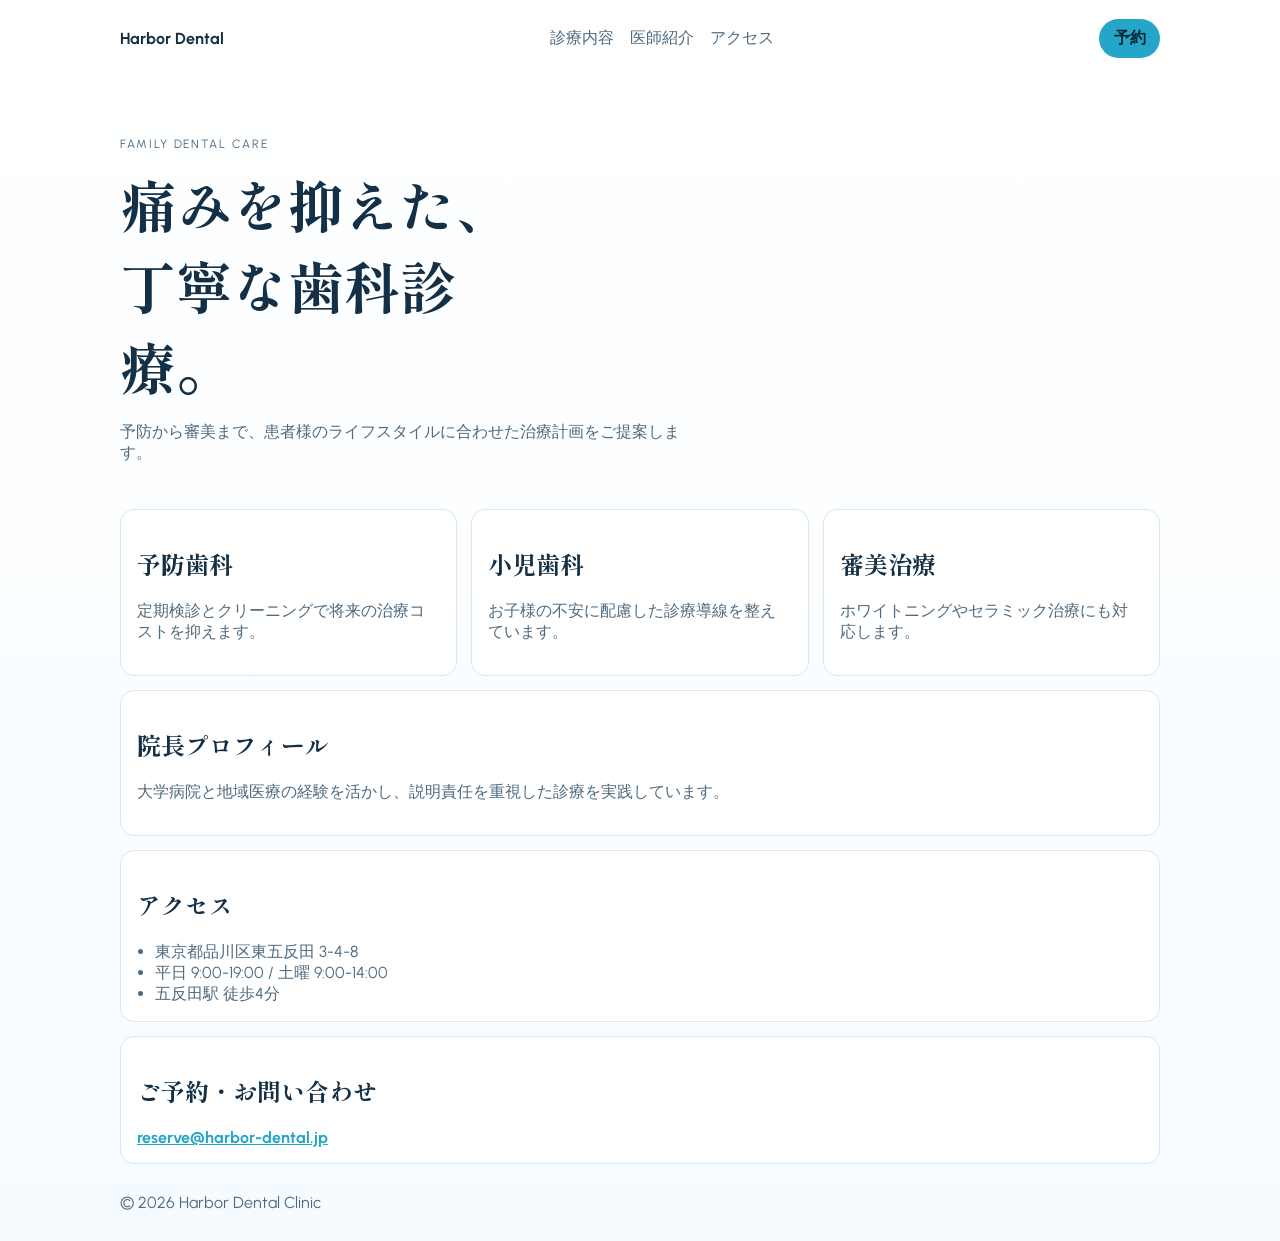
==== index.html @ 47d9b196 "Initial commit: 06-dental-clinic site" ====
<!doctype html>
<html lang="ja">
  <head>
    <meta charset="UTF-8" />
    <meta name="viewport" content="width=device-width, initial-scale=1.0" />
    <title>Harbor Dental Clinic</title>
    <link rel="preconnect" href="https://fonts.googleapis.com" />
    <link rel="preconnect" href="https://fonts.gstatic.com" crossorigin />
    <link href="https://fonts.googleapis.com/css2?family=Urbanist:wght@400;500;700&family=Shippori+Mincho:wght@500;700&display=swap" rel="stylesheet" />
    <link rel="stylesheet" href="styles.css" />
  </head>
  <body>
    <header class="wrap header">
      <a class="logo" href="#">Harbor Dental</a>
      <nav>
        <a href="#care">診療内容</a>
        <a href="#doctor">医師紹介</a>
        <a href="#access">アクセス</a>
      </nav>
      <a class="cta" href="#reserve">予約</a>
    </header>

    <main class="wrap">
      <section class="hero">
        <p class="sub">FAMILY DENTAL CARE</p>
        <h1>痛みを抑えた、丁寧な歯科診療。</h1>
        <p>予防から審美まで、患者様のライフスタイルに合わせた治療計画をご提案します。</p>
      </section>

      <section class="care" id="care">
        <article><h2>予防歯科</h2><p>定期検診とクリーニングで将来の治療コストを抑えます。</p></article>
        <article><h2>小児歯科</h2><p>お子様の不安に配慮した診療導線を整えています。</p></article>
        <article><h2>審美治療</h2><p>ホワイトニングやセラミック治療にも対応します。</p></article>
      </section>

      <section class="doctor" id="doctor">
        <h2>院長プロフィール</h2>
        <p>大学病院と地域医療の経験を活かし、説明責任を重視した診療を実践しています。</p>
      </section>

      <section class="access" id="access">
        <h2>アクセス</h2>
        <ul>
          <li>東京都品川区東五反田 3-4-8</li>
          <li>平日 9:00-19:00 / 土曜 9:00-14:00</li>
          <li>五反田駅 徒歩4分</li>
        </ul>
      </section>

      <section class="reserve" id="reserve">
        <h2>ご予約・お問い合わせ</h2>
        <a href="mailto:reserve@harbor-dental.jp">reserve@harbor-dental.jp</a>
      </section>
    </main>

    <footer class="wrap">© <span id="year"></span> Harbor Dental Clinic</footer>
    <script src="app.js"></script>
  </body>
</html>
---- styles.css ----
:root {
  --bg: #f6fbff;
  --card: #ffffff;
  --text: #143046;
  --muted: #4f6a7f;
  --accent: #25a5c8;
  --line: #d7e8f2;
}

* { box-sizing: border-box; }

body {
  margin: 0;
  font-family: "Urbanist", sans-serif;
  background: linear-gradient(180deg, #ffffff 0%, var(--bg) 100%);
  color: var(--text);
}

.wrap {
  width: min(1040px, 92vw);
  margin: 0 auto;
}

.header {
  padding: 1.2rem 0;
  display: grid;
  grid-template-columns: auto 1fr auto;
  align-items: center;
  gap: 1rem;
}

.logo,
nav a,
.cta {
  text-decoration: none;
}

.logo {
  color: var(--text);
  font-weight: 700;
}

nav {
  justify-self: center;
  display: flex;
  gap: 1rem;
}

nav a { color: var(--muted); }

.cta {
  padding: 0.55rem 0.9rem;
  border-radius: 999px;
  background: var(--accent);
  color: #05242f;
  font-weight: 700;
}

.hero {
  padding: 3rem 0 1.8rem;
}

.sub {
  color: var(--accent);
  letter-spacing: 0.14em;
  font-size: 0.75rem;
}

h1,
h2 {
  font-family: "Shippori Mincho", serif;
}

h1 {
  margin: 0.3rem 0 0.9rem;
  font-size: clamp(2rem, 5vw, 3.5rem);
  max-width: 12ch;
}

.hero p {
  max-width: 56ch;
  color: var(--muted);
}

.care {
  display: grid;
  grid-template-columns: repeat(3, minmax(0, 1fr));
  gap: 0.9rem;
}

.care article,
.doctor,
.access,
.reserve {
  background: var(--card);
  border: 1px solid var(--line);
  border-radius: 14px;
  padding: 1rem;
}

.care p,
.doctor p,
.access li {
  color: var(--muted);
}

.doctor,
.access,
.reserve {
  margin-top: 0.9rem;
}

.access ul {
  margin: 0;
  padding-left: 1.1rem;
}

.reserve a {
  color: var(--accent);
  font-weight: 700;
}

footer {
  color: var(--muted);
  padding: 1.8rem 0;
}

@media (max-width: 760px) {
  .header {
    grid-template-columns: 1fr;
    justify-items: start;
  }

  nav {
    justify-self: start;
    flex-wrap: wrap;
  }

  .care {
    grid-template-columns: 1fr;
  }
}
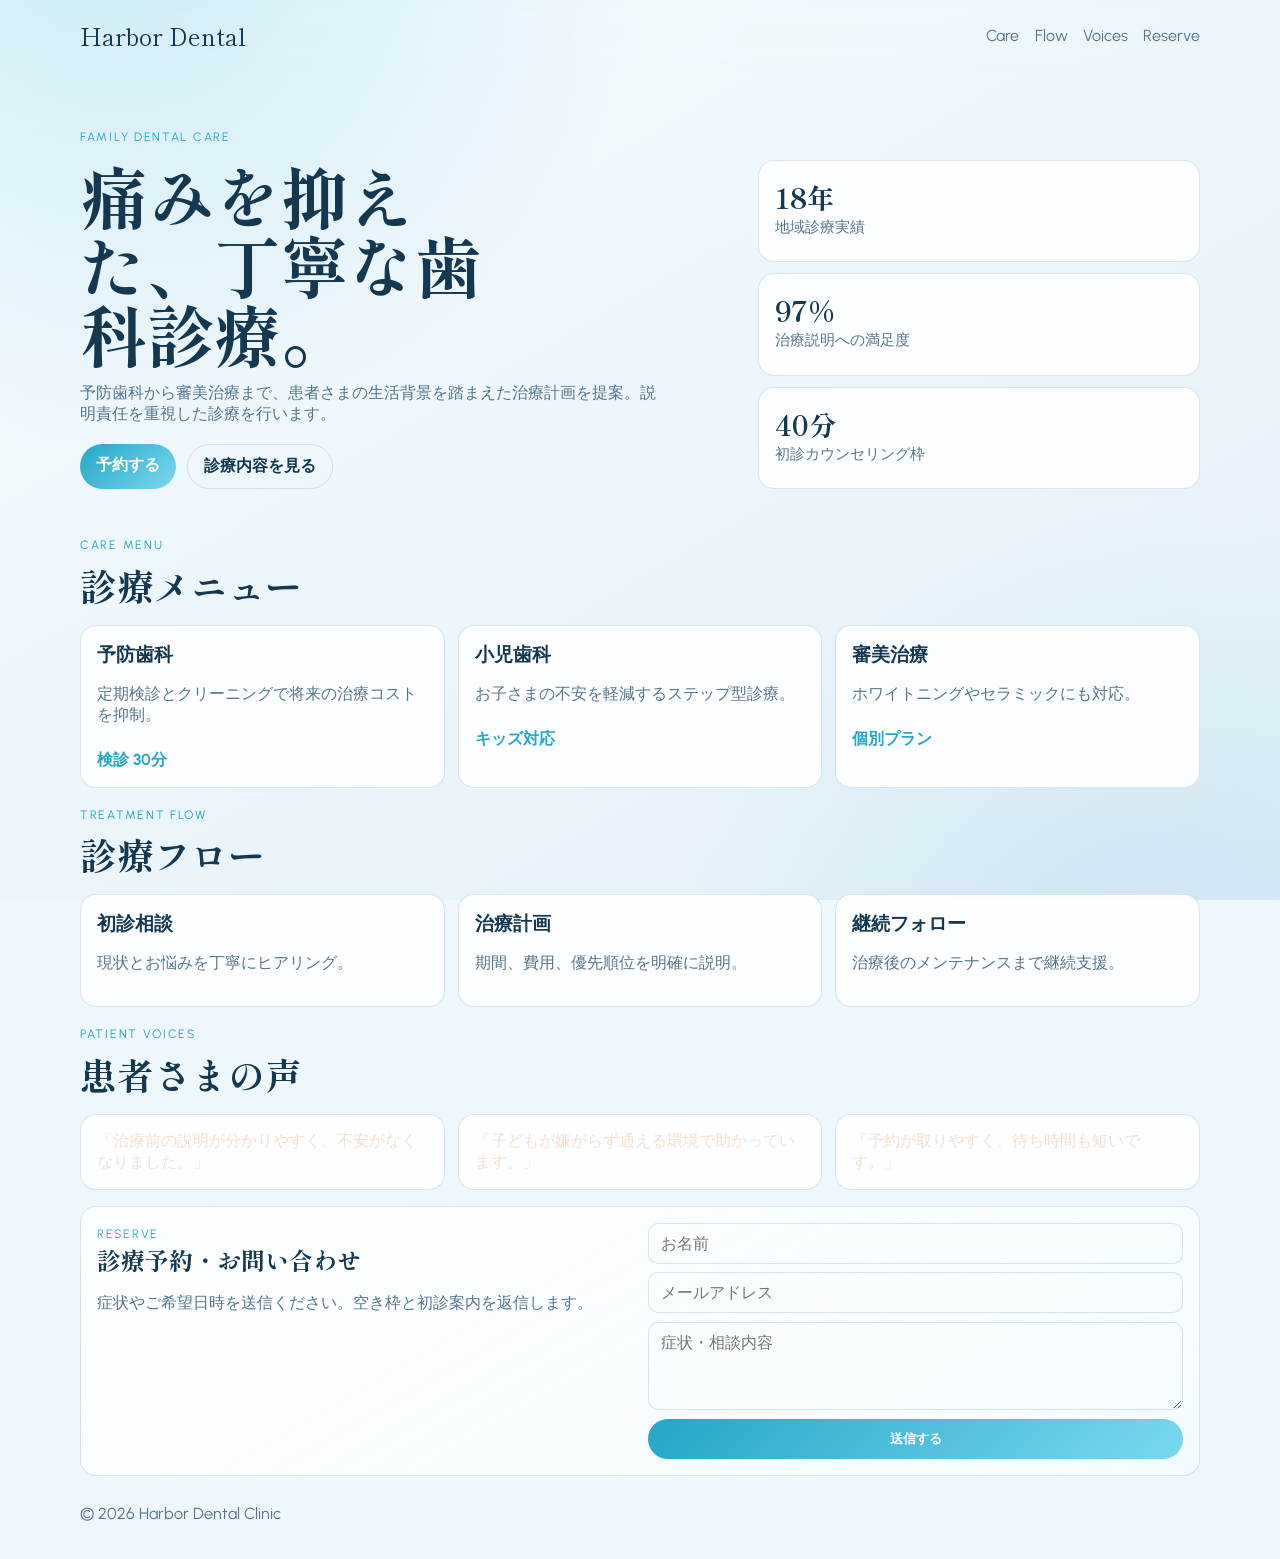
==== commit 3a1249a5: "Enhance site design and content" ====
--- a/index.html
+++ b/index.html
@@ -6,54 +6,88 @@
     <title>Harbor Dental Clinic</title>
     <link rel="preconnect" href="https://fonts.googleapis.com" />
     <link rel="preconnect" href="https://fonts.gstatic.com" crossorigin />
-    <link href="https://fonts.googleapis.com/css2?family=Urbanist:wght@400;500;700&family=Shippori+Mincho:wght@500;700&display=swap" rel="stylesheet" />
+    <link href="https://fonts.googleapis.com/css2?family=Shippori+Mincho:wght@500;700&family=Urbanist:wght@400;500;700&display=swap" rel="stylesheet" />
     <link rel="stylesheet" href="styles.css" />
   </head>
   <body>
-    <header class="wrap header">
-      <a class="logo" href="#">Harbor Dental</a>
-      <nav>
-        <a href="#care">診療内容</a>
-        <a href="#doctor">医師紹介</a>
-        <a href="#access">アクセス</a>
+    <div class="bg-layer"></div>
+    <header class="site-header container">
+      <a class="brand" href="#top">Harbor Dental</a>
+      <button class="menu-toggle" aria-expanded="false" aria-label="メニュー">☰</button>
+      <nav class="nav-links">
+        <a href="#care">Care</a>
+        <a href="#flow">Flow</a>
+        <a href="#voices">Voices</a>
+        <a href="#reserve">Reserve</a>
       </nav>
-      <a class="cta" href="#reserve">予約</a>
     </header>
 
-    <main class="wrap">
-      <section class="hero">
-        <p class="sub">FAMILY DENTAL CARE</p>
-        <h1>痛みを抑えた、丁寧な歯科診療。</h1>
-        <p>予防から審美まで、患者様のライフスタイルに合わせた治療計画をご提案します。</p>
+    <main id="top" class="container">
+      <section class="hero reveal">
+        <span class="badge">FAMILY DENTAL CARE</span>
+        <div class="hero-grid">
+          <div>
+            <h1>痛みを抑えた、丁寧な歯科診療。</h1>
+            <p class="lead">予防歯科から審美治療まで、患者さまの生活背景を踏まえた治療計画を提案。説明責任を重視した診療を行います。</p>
+            <div class="hero-actions">
+              <a class="btn primary" href="#reserve">予約する</a>
+              <a class="btn ghost" href="#care">診療内容を見る</a>
+            </div>
+          </div>
+          <aside class="hero-stats">
+            <article><strong data-count="18" data-suffix="年">0年</strong><span>地域診療実績</span></article>
+            <article><strong data-count="97" data-suffix="%">0%</strong><span>治療説明への満足度</span></article>
+            <article><strong data-count="40" data-suffix="分">0分</strong><span>初診カウンセリング枠</span></article>
+          </aside>
+        </div>
       </section>
 
-      <section class="care" id="care">
-        <article><h2>予防歯科</h2><p>定期検診とクリーニングで将来の治療コストを抑えます。</p></article>
-        <article><h2>小児歯科</h2><p>お子様の不安に配慮した診療導線を整えています。</p></article>
-        <article><h2>審美治療</h2><p>ホワイトニングやセラミック治療にも対応します。</p></article>
+      <section class="section reveal" id="care">
+        <div class="section-head"><span class="eyebrow">CARE MENU</span><h2>診療メニュー</h2></div>
+        <div class="card-grid three">
+          <article class="card"><h3>予防歯科</h3><p>定期検診とクリーニングで将来の治療コストを抑制。</p><strong>検診 30分</strong></article>
+          <article class="card"><h3>小児歯科</h3><p>お子さまの不安を軽減するステップ型診療。</p><strong>キッズ対応</strong></article>
+          <article class="card"><h3>審美治療</h3><p>ホワイトニングやセラミックにも対応。</p><strong>個別プラン</strong></article>
+        </div>
       </section>
 
-      <section class="doctor" id="doctor">
-        <h2>院長プロフィール</h2>
-        <p>大学病院と地域医療の経験を活かし、説明責任を重視した診療を実践しています。</p>
+      <section class="section reveal" id="flow">
+        <div class="section-head"><span class="eyebrow">TREATMENT FLOW</span><h2>診療フロー</h2></div>
+        <div class="process-list">
+          <article><h3>初診相談</h3><p>現状とお悩みを丁寧にヒアリング。</p></article>
+          <article><h3>治療計画</h3><p>期間、費用、優先順位を明確に説明。</p></article>
+          <article><h3>継続フォロー</h3><p>治療後のメンテナンスまで継続支援。</p></article>
+        </div>
       </section>
 
-      <section class="access" id="access">
-        <h2>アクセス</h2>
-        <ul>
-          <li>東京都品川区東五反田 3-4-8</li>
-          <li>平日 9:00-19:00 / 土曜 9:00-14:00</li>
-          <li>五反田駅 徒歩4分</li>
-        </ul>
+      <section class="section reveal" id="voices">
+        <div class="section-head"><span class="eyebrow">PATIENT VOICES</span><h2>患者さまの声</h2></div>
+        <div class="review-grid">
+          <blockquote>「治療前の説明が分かりやすく、不安がなくなりました。」</blockquote>
+          <blockquote>「子どもが嫌がらず通える環境で助かっています。」</blockquote>
+          <blockquote>「予約が取りやすく、待ち時間も短いです。」</blockquote>
+        </div>
       </section>
 
-      <section class="reserve" id="reserve">
-        <h2>ご予約・お問い合わせ</h2>
-        <a href="mailto:reserve@harbor-dental.jp">reserve@harbor-dental.jp</a>
+      <section class="section reveal" id="reserve">
+        <div class="contact-panel">
+          <div>
+            <span class="eyebrow">RESERVE</span>
+            <h2>診療予約・お問い合わせ</h2>
+            <p>症状やご希望日時を送信ください。空き枠と初診案内を返信します。</p>
+          </div>
+          <form class="contact-form">
+            <input type="text" placeholder="お名前" required />
+            <input type="email" placeholder="メールアドレス" required />
+            <textarea placeholder="症状・相談内容"></textarea>
+            <button type="submit" class="btn primary">送信する</button>
+          </form>
+        </div>
       </section>
     </main>
 
-    <footer class="wrap">© <span id="year"></span> Harbor Dental Clinic</footer>
+    <footer class="container">© <span id="year"></span> Harbor Dental Clinic</footer>
+    <div class="toast" id="toast">ご連絡ありがとうございます。受付より返信します。</div>
     <script src="app.js"></script>
   </body>
 </html>
--- a/styles.css
+++ b/styles.css
@@ -1,142 +1,304 @@
 :root {
-  --bg: #f6fbff;
-  --card: #ffffff;
-  --text: #143046;
-  --muted: #4f6a7f;
+  --bg: #edf7fb;
+  --bg-soft: #dceef5;
+  --surface: rgba(255, 255, 255, 0.88);
+  --surface-strong: #f4fbff;
+  --text: #14384f;
+  --muted: #55758a;
+  --line: rgba(108, 147, 170, 0.24);
   --accent: #25a5c8;
-  --line: #d7e8f2;
+  --accent-strong: #7ad8ee;
+  --heading: "Shippori Mincho", serif;
+  --body: "Urbanist", sans-serif;
 }
 
 * { box-sizing: border-box; }
 
 body {
   margin: 0;
-  font-family: "Urbanist", sans-serif;
-  background: linear-gradient(180deg, #ffffff 0%, var(--bg) 100%);
-  color: var(--text);
-}
-
-.wrap {
-  width: min(1040px, 92vw);
+  min-height: 100vh;
+  color: var(--text);
+  font-family: var(--body);
+  background: #eef7fb;
+}
+
+.bg-layer {
+  position: fixed;
+  inset: 0;
+  background:
+    radial-gradient(circle at 8% -12%, rgba(37, 165, 200, 0.2), transparent 36%),
+    radial-gradient(circle at 90% 110%, rgba(118, 191, 225, 0.2), transparent 32%),
+    linear-gradient(150deg, #f6fcff, #ebf5fa 54%, #e2eff6);
+  z-index: -1;
+}
+
+.container {
+  width: min(1120px, 92vw);
   margin: 0 auto;
 }
 
-.header {
-  padding: 1.2rem 0;
-  display: grid;
-  grid-template-columns: auto 1fr auto;
+.site-header {
+  padding: 1.1rem 0;
+  display: flex;
   align-items: center;
+  justify-content: space-between;
   gap: 1rem;
-}
-
-.logo,
-nav a,
-.cta {
+  position: sticky;
+  top: 0;
+  backdrop-filter: blur(10px);
+  z-index: 10;
+}
+
+.brand {
+  color: var(--text);
   text-decoration: none;
-}
-
-.logo {
-  color: var(--text);
-  font-weight: 700;
-}
-
-nav {
-  justify-self: center;
+  font-family: var(--heading);
+  font-size: 1.5rem;
+}
+
+.menu-toggle {
+  display: none;
+}
+
+.nav-links {
   display: flex;
+  gap: 0.95rem;
+}
+
+.nav-links a {
+  color: var(--muted);
+  text-decoration: none;
+}
+
+.hero {
+  padding: 3.5rem 0 1.8rem;
+}
+
+.badge,
+.eyebrow {
+  display: inline-block;
+  letter-spacing: 0.14em;
+  font-size: 0.76rem;
+  color: var(--accent);
+}
+
+.hero-grid {
+  margin-top: 0.9rem;
+  display: grid;
+  grid-template-columns: 1.35fr 0.9fr;
   gap: 1rem;
 }
 
-nav a { color: var(--muted); }
-
-.cta {
-  padding: 0.55rem 0.9rem;
-  border-radius: 999px;
-  background: var(--accent);
-  color: #05242f;
-  font-weight: 700;
-}
-
-.hero {
-  padding: 3rem 0 1.8rem;
-}
-
-.sub {
-  color: var(--accent);
-  letter-spacing: 0.14em;
-  font-size: 0.75rem;
+h1,
+h2,
+h3 {
+  margin: 0;
 }
 
 h1,
 h2 {
-  font-family: "Shippori Mincho", serif;
+  font-family: var(--heading);
 }
 
 h1 {
-  margin: 0.3rem 0 0.9rem;
-  font-size: clamp(2rem, 5vw, 3.5rem);
-  max-width: 12ch;
-}
-
-.hero p {
-  max-width: 56ch;
-  color: var(--muted);
-}
-
-.care {
-  display: grid;
+  font-size: clamp(2.2rem, 6vw, 4.2rem);
+  line-height: 1.03;
+  max-width: 10ch;
+}
+
+.lead {
+  color: var(--muted);
+  max-width: 58ch;
+  margin: 1rem 0 1.2rem;
+}
+
+.hero-actions {
+  display: flex;
+  gap: 0.7rem;
+  flex-wrap: wrap;
+}
+
+.btn {
+  border: 1px solid var(--line);
+  padding: 0.68rem 1rem;
+  border-radius: 999px;
+  text-decoration: none;
+  color: var(--text);
+  font-weight: 700;
+  background: transparent;
+}
+
+.btn.primary {
+  background: linear-gradient(135deg, var(--accent), var(--accent-strong));
+  color: #ffffff;
+  border: 0;
+}
+
+.hero-stats {
+  display: grid;
+  gap: 0.7rem;
+}
+
+.hero-stats article,
+.card,
+.process-list article,
+.review-grid blockquote,
+.contact-panel {
+  background: var(--surface);
+  border: 1px solid var(--line);
+  border-radius: 16px;
+  padding: 1rem;
+}
+
+.hero-stats strong {
+  display: block;
+  font-size: 1.7rem;
+  font-family: var(--heading);
+}
+
+.hero-stats span {
+  color: var(--muted);
+  font-size: 0.92rem;
+}
+
+.section {
+  margin-top: 1rem;
+}
+
+.section-head {
+  margin-bottom: 0.8rem;
+}
+
+.section-head h2 {
+  margin-top: 0.3rem;
+  font-size: clamp(1.55rem, 4vw, 2.3rem);
+}
+
+.card-grid,
+.process-list,
+.review-grid {
+  display: grid;
+  gap: 0.8rem;
+}
+
+.card-grid.three,
+.process-list,
+.review-grid {
   grid-template-columns: repeat(3, minmax(0, 1fr));
-  gap: 0.9rem;
-}
-
-.care article,
-.doctor,
-.access,
-.reserve {
-  background: var(--card);
+}
+
+.card p,
+.process-list p,
+.contact-panel p {
+  color: var(--muted);
+}
+
+.card strong {
+  display: inline-block;
+  margin-top: 0.5rem;
+  color: var(--accent);
+}
+
+.review-grid blockquote {
+  margin: 0;
+  color: #f5dfcd;
+}
+
+.contact-panel {
+  display: grid;
+  grid-template-columns: 1fr 1fr;
+  gap: 1rem;
+  background: linear-gradient(150deg, var(--surface), var(--surface-strong));
+}
+
+.contact-form {
+  display: grid;
+  gap: 0.55rem;
+}
+
+.contact-form input,
+.contact-form textarea {
+  width: 100%;
   border: 1px solid var(--line);
-  border-radius: 14px;
-  padding: 1rem;
-}
-
-.care p,
-.doctor p,
-.access li {
-  color: var(--muted);
-}
-
-.doctor,
-.access,
-.reserve {
-  margin-top: 0.9rem;
-}
-
-.access ul {
-  margin: 0;
-  padding-left: 1.1rem;
-}
-
-.reserve a {
-  color: var(--accent);
-  font-weight: 700;
+  background: rgba(255, 255, 255, 0.04);
+  color: var(--text);
+  border-radius: 10px;
+  padding: 0.62rem 0.75rem;
+  font: inherit;
+}
+
+.contact-form textarea {
+  min-height: 88px;
+  resize: vertical;
 }
 
 footer {
   color: var(--muted);
-  padding: 1.8rem 0;
-}
-
-@media (max-width: 760px) {
-  .header {
-    grid-template-columns: 1fr;
-    justify-items: start;
+  padding: 1.8rem 0 2.2rem;
+}
+
+.toast {
+  position: fixed;
+  right: 18px;
+  bottom: 18px;
+  background: #0f2f42;
+  border: 1px solid var(--line);
+  color: var(--text);
+  padding: 0.65rem 0.85rem;
+  border-radius: 10px;
+  opacity: 0;
+  transform: translateY(12px);
+  pointer-events: none;
+  transition: 240ms ease;
+}
+
+.toast.show {
+  opacity: 1;
+  transform: translateY(0);
+}
+
+.reveal {
+  opacity: 0;
+  transform: translateY(24px);
+  transition: 520ms ease;
+}
+
+.reveal.in {
+  opacity: 1;
+  transform: translateY(0);
+}
+
+@media (max-width: 820px) {
+  .menu-toggle {
+    display: inline-block;
+    border: 1px solid var(--line);
+    background: transparent;
+    color: var(--text);
+    border-radius: 10px;
+    padding: 0.38rem 0.62rem;
   }
 
-  nav {
-    justify-self: start;
-    flex-wrap: wrap;
+  .nav-links {
+    position: absolute;
+    top: 58px;
+    right: 4vw;
+    display: none;
+    flex-direction: column;
+    background: var(--bg-soft);
+    border: 1px solid var(--line);
+    border-radius: 12px;
+    padding: 0.7rem;
   }
 
-  .care {
+  .nav-links.open {
+    display: flex;
+  }
+
+  .hero-grid,
+  .card-grid.three,
+  .process-list,
+  .review-grid,
+  .contact-panel {
     grid-template-columns: 1fr;
   }
 }
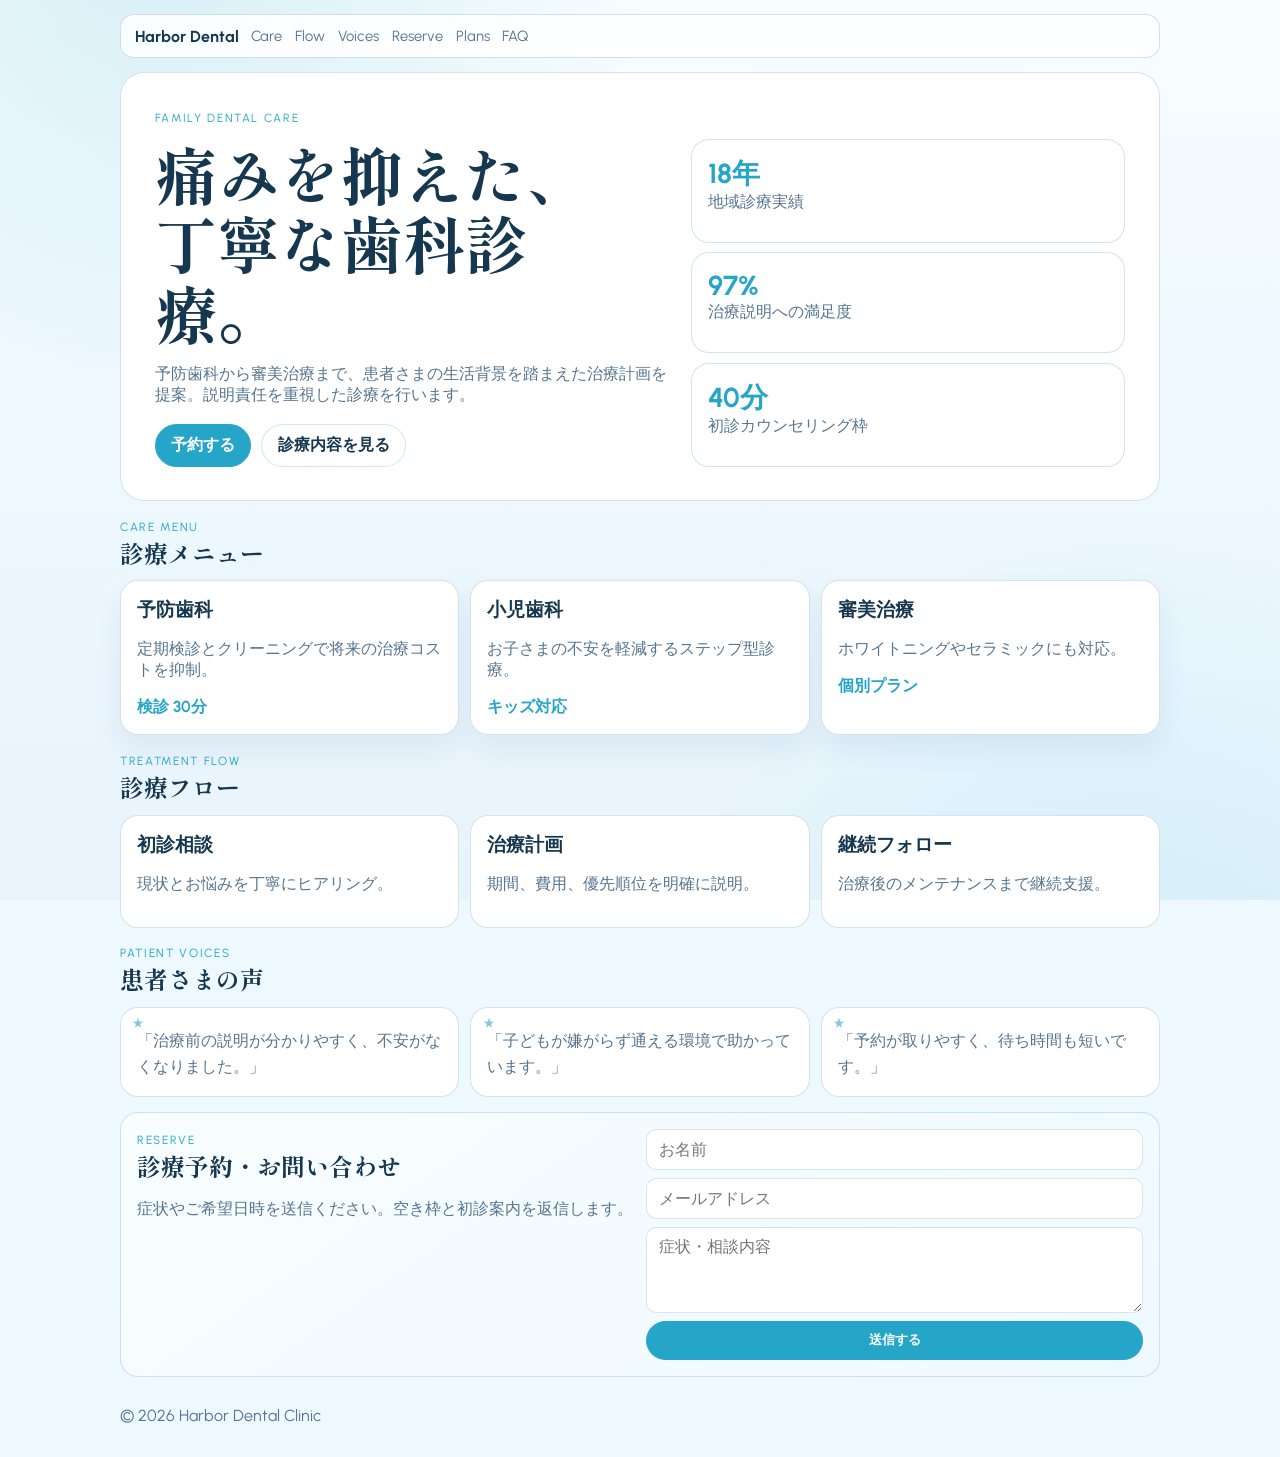
==== commit 2ee51585: "Add multipage structure and interactive features" ====
--- a/index.html
+++ b/index.html
@@ -19,6 +19,8 @@
         <a href="#flow">Flow</a>
         <a href="#voices">Voices</a>
         <a href="#reserve">Reserve</a>
+              <a href="plans.html">Plans</a>
+        <a href="faq.html">FAQ</a>
       </nav>
     </header>
 
--- a/styles.css
+++ b/styles.css
@@ -1,142 +1,138 @@
 :root {
-  --bg: #edf7fb;
-  --bg-soft: #dceef5;
-  --surface: rgba(255, 255, 255, 0.88);
-  --surface-strong: #f4fbff;
-  --text: #14384f;
-  --muted: #55758a;
-  --line: rgba(108, 147, 170, 0.24);
+  --bg: #edf8ff;
+  --card: #ffffff;
+  --text: #15374f;
+  --muted: #557590;
+  --line: rgba(105, 153, 183, 0.25);
   --accent: #25a5c8;
-  --accent-strong: #7ad8ee;
-  --heading: "Shippori Mincho", serif;
-  --body: "Urbanist", sans-serif;
+  --accent-soft: #90e1f1;
 }
 
 * { box-sizing: border-box; }
 
 body {
   margin: 0;
-  min-height: 100vh;
   color: var(--text);
-  font-family: var(--body);
-  background: #eef7fb;
+  font-family: "Urbanist", sans-serif;
+  background: #edf8ff;
 }
 
 .bg-layer {
   position: fixed;
   inset: 0;
+  z-index: -1;
   background:
-    radial-gradient(circle at 8% -12%, rgba(37, 165, 200, 0.2), transparent 36%),
-    radial-gradient(circle at 90% 110%, rgba(118, 191, 225, 0.2), transparent 32%),
-    linear-gradient(150deg, #f6fcff, #ebf5fa 54%, #e2eff6);
-  z-index: -1;
+    radial-gradient(circle at 12% -12%, rgba(37, 165, 200, 0.17), transparent 34%),
+    radial-gradient(circle at 88% 110%, rgba(144, 225, 241, 0.25), transparent 30%),
+    linear-gradient(180deg, #f8fdff, #edf8ff 48%, #e8f3fb);
 }
 
 .container {
-  width: min(1120px, 92vw);
+  width: min(1040px, 92vw);
   margin: 0 auto;
 }
 
 .site-header {
-  padding: 1.1rem 0;
-  display: flex;
+  margin-top: 0.9rem;
+  padding: 0.7rem 0.85rem;
+  display: grid;
+  grid-template-columns: auto auto 1fr;
+  gap: 0.8rem;
   align-items: center;
-  justify-content: space-between;
-  gap: 1rem;
-  position: sticky;
-  top: 0;
-  backdrop-filter: blur(10px);
-  z-index: 10;
+  background: rgba(255, 255, 255, 0.88);
+  border: 1px solid rgba(105, 153, 183, 0.3);
+  border-radius: 14px;
 }
 
 .brand {
   color: var(--text);
   text-decoration: none;
-  font-family: var(--heading);
-  font-size: 1.5rem;
-}
-
-.menu-toggle {
-  display: none;
-}
+  font-weight: 700;
+}
+
+.menu-toggle { display: none; }
 
 .nav-links {
+  justify-self: end;
   display: flex;
-  gap: 0.95rem;
+  gap: 0.8rem;
 }
 
 .nav-links a {
-  color: var(--muted);
   text-decoration: none;
+  color: var(--muted);
+  font-size: 0.92rem;
 }
 
 .hero {
-  padding: 3.5rem 0 1.8rem;
+  margin-top: 0.9rem;
+  background: var(--card);
+  border: 1px solid rgba(105, 153, 183, 0.28);
+  border-radius: 24px;
+  padding: 2.1rem;
 }
 
 .badge,
 .eyebrow {
   display: inline-block;
+  color: var(--accent);
   letter-spacing: 0.14em;
-  font-size: 0.76rem;
-  color: var(--accent);
+  font-size: 0.74rem;
 }
 
 .hero-grid {
-  margin-top: 0.9rem;
-  display: grid;
-  grid-template-columns: 1.35fr 0.9fr;
-  gap: 1rem;
+  margin-top: 0.8rem;
+  display: grid;
+  grid-template-columns: 1.2fr 1fr;
+  gap: 0.9rem;
 }
 
 h1,
 h2,
-h3 {
-  margin: 0;
-}
+h3 { margin: 0; }
 
 h1,
 h2 {
-  font-family: var(--heading);
+  font-family: "Shippori Mincho", serif;
 }
 
 h1 {
-  font-size: clamp(2.2rem, 6vw, 4.2rem);
-  line-height: 1.03;
-  max-width: 10ch;
+  font-size: clamp(2rem, 5.8vw, 3.9rem);
+  line-height: 1.12;
+  max-width: 12ch;
 }
 
 .lead {
-  color: var(--muted);
-  max-width: 58ch;
-  margin: 1rem 0 1.2rem;
+  margin: 1rem 0 1.1rem;
+  color: var(--muted);
+  max-width: 56ch;
 }
 
 .hero-actions {
   display: flex;
-  gap: 0.7rem;
+  gap: 0.65rem;
   flex-wrap: wrap;
 }
 
 .btn {
-  border: 1px solid var(--line);
-  padding: 0.68rem 1rem;
+  text-decoration: none;
+  border: 1px solid var(--line);
   border-radius: 999px;
-  text-decoration: none;
-  color: var(--text);
+  padding: 0.62rem 0.95rem;
   font-weight: 700;
-  background: transparent;
 }
 
 .btn.primary {
-  background: linear-gradient(135deg, var(--accent), var(--accent-strong));
-  color: #ffffff;
-  border: 0;
-}
+  background: var(--accent);
+  color: #fff;
+  border-color: var(--accent);
+}
+
+.btn.ghost { color: var(--text); background: #fff; }
 
 .hero-stats {
   display: grid;
-  gap: 0.7rem;
+  gap: 0.6rem;
 }
 
 .hero-stats article,
@@ -144,161 +140,308 @@
 .process-list article,
 .review-grid blockquote,
 .contact-panel {
-  background: var(--surface);
-  border: 1px solid var(--line);
-  border-radius: 16px;
+  border: 1px solid rgba(105, 153, 183, 0.28);
+  background: var(--card);
+  border-radius: 18px;
   padding: 1rem;
 }
 
-.hero-stats strong {
-  display: block;
-  font-size: 1.7rem;
-  font-family: var(--heading);
-}
-
-.hero-stats span {
-  color: var(--muted);
-  font-size: 0.92rem;
-}
-
-.section {
-  margin-top: 1rem;
-}
-
-.section-head {
-  margin-bottom: 0.8rem;
-}
-
-.section-head h2 {
-  margin-top: 0.3rem;
-  font-size: clamp(1.55rem, 4vw, 2.3rem);
-}
+.hero-stats strong { display: block; font-size: 1.72rem; color: var(--accent); }
+.hero-stats span,
+.card p,
+.process-list p,
+.review-grid blockquote,
+.contact-panel p { color: var(--muted); }
+
+.section { margin-top: 0.9rem; }
+.section-head { margin-bottom: 0.68rem; }
 
 .card-grid,
 .process-list,
-.review-grid {
-  display: grid;
-  gap: 0.8rem;
-}
-
+.review-grid { display: grid; gap: 0.7rem; }
 .card-grid.three,
 .process-list,
-.review-grid {
-  grid-template-columns: repeat(3, minmax(0, 1fr));
-}
-
-.card p,
-.process-list p,
-.contact-panel p {
-  color: var(--muted);
-}
-
-.card strong {
-  display: inline-block;
-  margin-top: 0.5rem;
-  color: var(--accent);
-}
+.review-grid { grid-template-columns: repeat(3, minmax(0, 1fr)); }
+
+.card {
+  box-shadow: 0 14px 28px rgba(31, 92, 122, 0.08);
+}
+
+.card strong { color: var(--accent); }
 
 .review-grid blockquote {
   margin: 0;
-  color: #f5dfcd;
+  line-height: 1.64;
+  position: relative;
+  padding-top: 1.25rem;
+}
+
+.review-grid blockquote::before {
+  content: "★";
+  position: absolute;
+  top: 0.3rem;
+  left: 0.7rem;
+  color: #7ecbdd;
+  font-size: 0.78rem;
 }
 
 .contact-panel {
   display: grid;
   grid-template-columns: 1fr 1fr;
-  gap: 1rem;
-  background: linear-gradient(150deg, var(--surface), var(--surface-strong));
-}
-
-.contact-form {
-  display: grid;
-  gap: 0.55rem;
-}
+  gap: 0.75rem;
+  background: linear-gradient(145deg, #f8fdff, #eef9ff);
+}
+
+.contact-form { display: grid; gap: 0.5rem; }
 
 .contact-form input,
 .contact-form textarea {
   width: 100%;
   border: 1px solid var(--line);
-  background: rgba(255, 255, 255, 0.04);
+  border-radius: 10px;
+  background: #fff;
   color: var(--text);
-  border-radius: 10px;
-  padding: 0.62rem 0.75rem;
+  padding: 0.62rem 0.72rem;
   font: inherit;
 }
 
-.contact-form textarea {
-  min-height: 88px;
-  resize: vertical;
-}
+.contact-form textarea { min-height: 86px; resize: vertical; }
 
 footer {
-  color: var(--muted);
-  padding: 1.8rem 0 2.2rem;
+  padding: 1.8rem 0 2rem;
+  color: var(--muted);
 }
 
 .toast {
   position: fixed;
-  right: 18px;
-  bottom: 18px;
-  background: #0f2f42;
-  border: 1px solid var(--line);
-  color: var(--text);
-  padding: 0.65rem 0.85rem;
+  right: 16px;
+  bottom: 16px;
+  background: #0f4860;
+  color: #ecf9ff;
   border-radius: 10px;
+  padding: 0.64rem 0.88rem;
   opacity: 0;
-  transform: translateY(12px);
+  transform: translateY(10px);
   pointer-events: none;
-  transition: 240ms ease;
-}
-
-.toast.show {
-  opacity: 1;
-  transform: translateY(0);
-}
+  transition: 220ms ease;
+}
+
+.toast.show { opacity: 1; transform: translateY(0); }
 
 .reveal {
   opacity: 0;
-  transform: translateY(24px);
-  transition: 520ms ease;
-}
-
-.reveal.in {
-  opacity: 1;
-  transform: translateY(0);
-}
-
-@media (max-width: 820px) {
+  transform: translateY(16px);
+  transition: 440ms ease;
+}
+
+.reveal.in { opacity: 1; transform: translateY(0); }
+
+@media (max-width: 860px) {
   .menu-toggle {
     display: inline-block;
+    background: #fff;
+    color: var(--text);
     border: 1px solid var(--line);
-    background: transparent;
-    color: var(--text);
-    border-radius: 10px;
-    padding: 0.38rem 0.62rem;
+    border-radius: 9px;
+    padding: 0.35rem 0.6rem;
   }
 
   .nav-links {
+    display: none;
     position: absolute;
+    right: 4vw;
     top: 58px;
-    right: 4vw;
-    display: none;
     flex-direction: column;
-    background: var(--bg-soft);
+    background: #ffffff;
     border: 1px solid var(--line);
     border-radius: 12px;
     padding: 0.7rem;
   }
 
-  .nav-links.open {
-    display: flex;
-  }
+  .nav-links.open { display: flex; }
 
   .hero-grid,
   .card-grid.three,
   .process-list,
   .review-grid,
-  .contact-panel {
+  .contact-panel { grid-template-columns: 1fr; }
+}
+
+/* EXTRA PAGES */
+.extra-page .site-header {
+  margin-bottom: 0.2rem;
+}
+
+.subhero {
+  padding: 1.4rem;
+  border: 1px solid var(--line);
+  border-radius: 14px;
+  background: var(--panel, var(--paper, rgba(255, 255, 255, 0.08)));
+}
+
+.subhero h1 {
+  margin: 0.35rem 0 0.6rem;
+  font-size: clamp(1.8rem, 5vw, 3.1rem);
+}
+
+.subhero p {
+  margin: 0;
+  color: var(--muted);
+  max-width: 64ch;
+}
+
+.pricing-head {
+  display: flex;
+  justify-content: space-between;
+  align-items: center;
+  gap: 0.8rem;
+  margin-bottom: 0.65rem;
+}
+
+.pricing-mode {
+  display: inline-flex;
+  gap: 0.45rem;
+  padding: 0.25rem;
+  border: 1px solid var(--line);
+  border-radius: 999px;
+  background: rgba(255, 255, 255, 0.04);
+}
+
+.mode-btn {
+  border: 1px solid transparent;
+  border-radius: 999px;
+  padding: 0.4rem 0.72rem;
+  background: transparent;
+  color: inherit;
+  font: inherit;
+  cursor: pointer;
+}
+
+.mode-btn.active {
+  border-color: var(--line);
+  background: rgba(255, 255, 255, 0.12);
+}
+
+.pricing-cards {
+  display: grid;
+  grid-template-columns: repeat(3, minmax(0, 1fr));
+  gap: 0.7rem;
+}
+
+.price-card {
+  border: 1px solid var(--line);
+  border-radius: 12px;
+  padding: 0.9rem;
+  background: var(--panel, var(--paper, rgba(255, 255, 255, 0.08)));
+}
+
+.price-card h3 {
+  margin: 0 0 0.4rem;
+}
+
+.price-card p {
+  margin: 0;
+  color: var(--muted);
+  min-height: 2.8em;
+}
+
+.price-card strong {
+  display: inline-block;
+  margin-top: 0.65rem;
+  font-size: 1.35rem;
+}
+
+.calc-box {
+  border: 1px solid var(--line);
+  border-radius: 12px;
+  padding: 0.9rem;
+  background: var(--panel, var(--paper, rgba(255, 255, 255, 0.08)));
+}
+
+.calc-form {
+  display: grid;
+  grid-template-columns: repeat(4, minmax(0, 1fr));
+  gap: 0.55rem;
+  align-items: end;
+}
+
+.calc-form label {
+  display: grid;
+  gap: 0.32rem;
+  font-size: 0.9rem;
+}
+
+.calc-form select,
+.calc-form input {
+  width: 100%;
+  border: 1px solid var(--line);
+  border-radius: 8px;
+  padding: 0.58rem 0.66rem;
+  background: rgba(255, 255, 255, 0.75);
+  color: inherit;
+  font: inherit;
+}
+
+.calc-result {
+  margin: 0.65rem 0 0;
+  color: var(--muted);
+  opacity: 0.75;
+}
+
+.calc-result.show {
+  opacity: 1;
+}
+
+.faq-list {
+  display: grid;
+  gap: 0.55rem;
+}
+
+.faq-item {
+  border: 1px solid var(--line);
+  border-radius: 12px;
+  overflow: hidden;
+  background: var(--panel, var(--paper, rgba(255, 255, 255, 0.08)));
+}
+
+.faq-question {
+  width: 100%;
+  text-align: left;
+  background: transparent;
+  border: 0;
+  border-bottom: 1px solid transparent;
+  color: inherit;
+  font: inherit;
+  font-weight: 700;
+  padding: 0.8rem 0.9rem;
+  cursor: pointer;
+}
+
+.faq-item.open .faq-question {
+  border-bottom-color: var(--line);
+}
+
+.faq-answer {
+  display: none;
+  padding: 0.72rem 0.9rem;
+  color: var(--muted);
+}
+
+.faq-item.open .faq-answer {
+  display: block;
+}
+
+@media (max-width: 860px) {
+  .pricing-head {
+    flex-direction: column;
+    align-items: flex-start;
+  }
+
+  .pricing-cards {
     grid-template-columns: 1fr;
   }
-}
+
+  .calc-form {
+    grid-template-columns: 1fr;
+  }
+}
